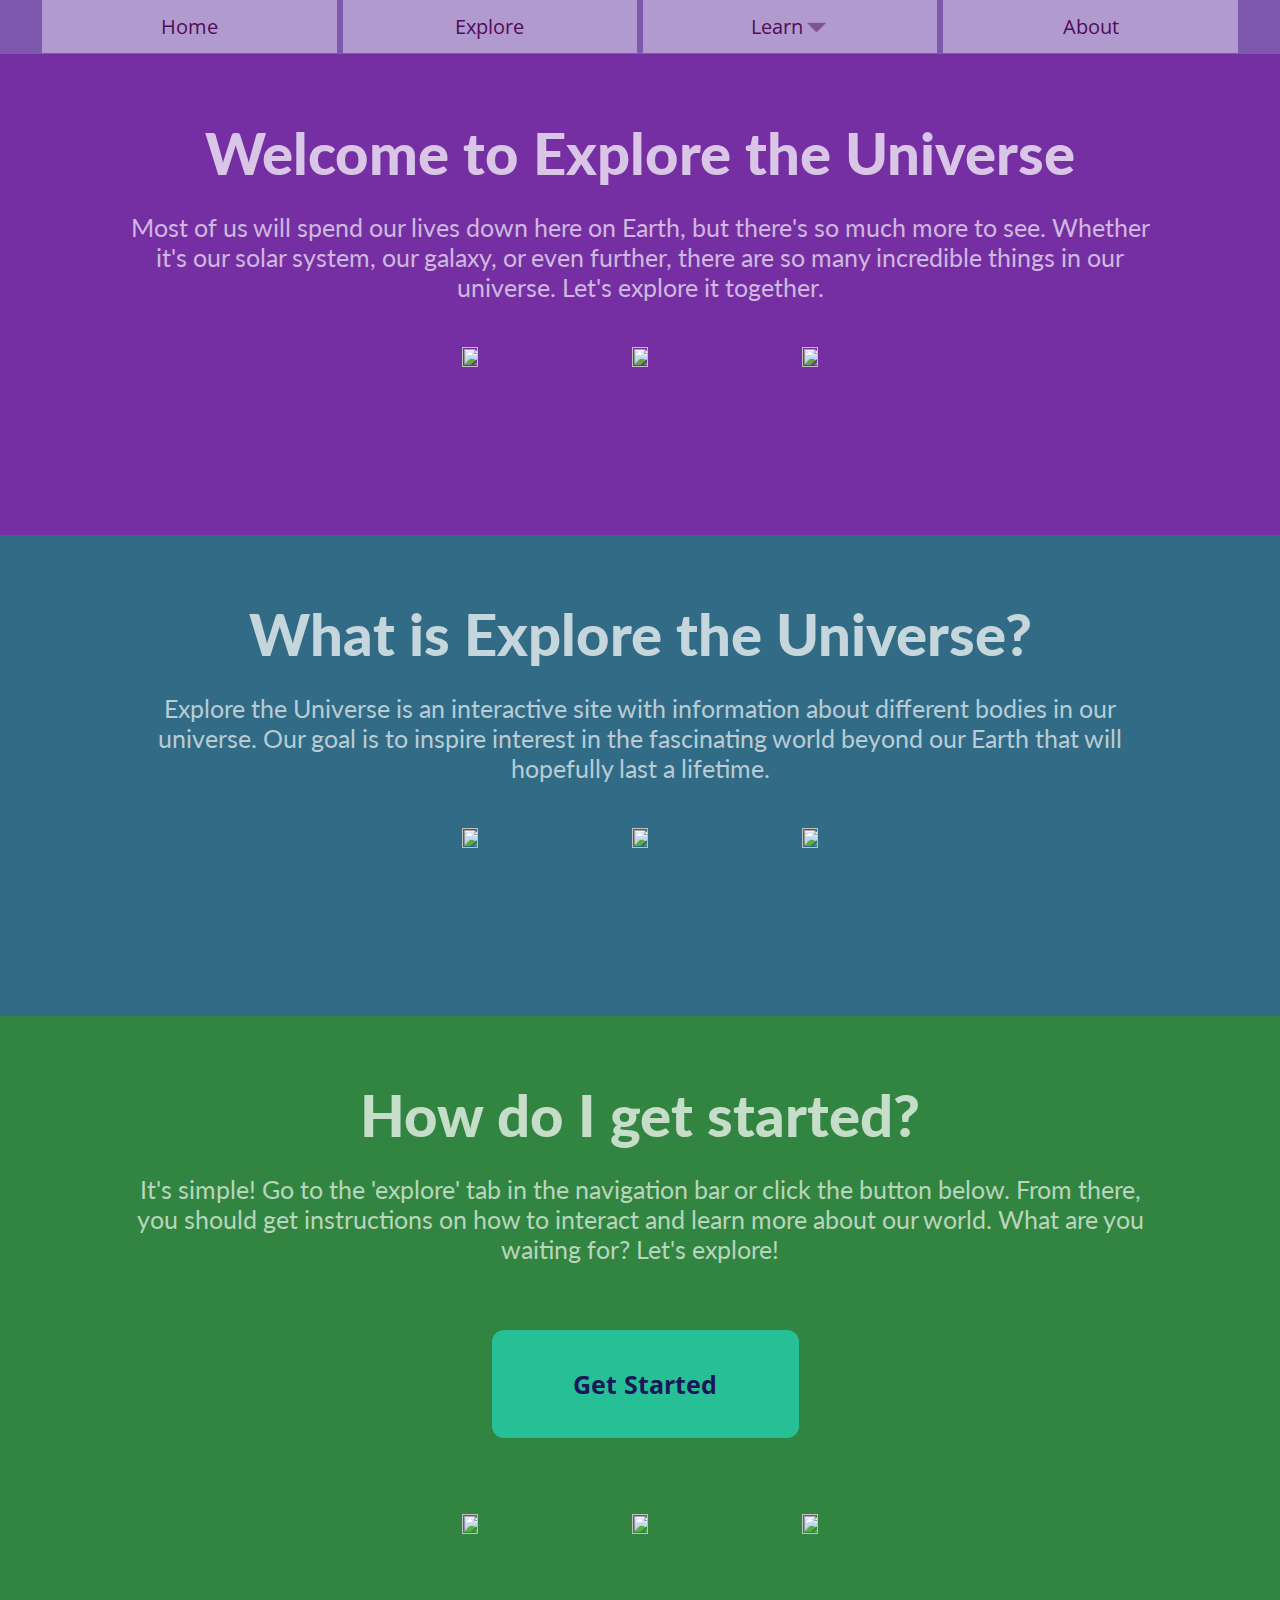
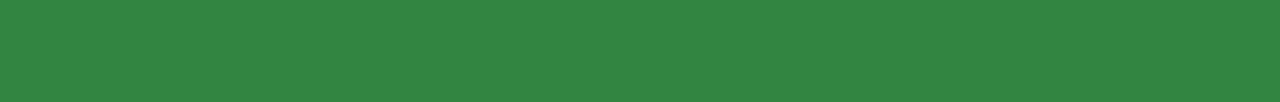
==== about.html @ 29bd61d5 "Add files via upload" ====
<html>
    <head>
        <title>Explore the Universe - About</title>
        <link rel="icon" type="image/png" href="icon.png"/>
        <link rel="stylesheet" href="main.css"></style>
        <link rel="stylesheet" href="responsive.css"></style>
         <!--Google fonts-->
        <link href='https://fonts.googleapis.com/css?family=Lato' rel='stylesheet'>
        <link href="https://fonts.googleapis.com/css2?family=Open+Sans:wght@700&display=swap" rel="stylesheet"> 
        <meta name="viewport" content="width=device-width, initial-scale=1.0">
        <script src="main.js"></script> 
    </head>
    <body>
        <div class="nav"> <!--Navigation bar-->
            <nav>
                <a class="nav" href="index.html">Home</a> 
                <a class="nav" href="explore.html">Explore</a> 
                <a class="nav" onmouseleave="hideNav()" onclick="showNav()">Learn<img id="arrow" src="arrow.png"></a> 
                    <div id = "dropdown" onmouseover="showNav()"onmouseleave="hideNav()">
                        <a href="solarSystemLearn.html">The Solar System</a>
                        <a href="galaxyLearn.html">The Galaxy</a>
                        <a href="universeLearn.html">The Universe</a>
                    </div>
                <a class="nav" href="about.html">About</a>
            </nav>
        </div>
         <!--Information-->
        <div class="text" style = "background-color: rgb(117, 47, 163);">
            <h1 class="text-header"><b>Welcome to Explore the Universe</b></h1>
            <p>
                Most of us will spend our lives down here on Earth, but there's so much more to see.
                Whether it's our solar system, our galaxy, or even further, there are so many
                incredible things in our universe. Let's explore it together.
            </p>
            <!--icons-->
            <img class = "icon" src="icons/antenna.png"/>
            <img class = "icon" src="icons/astronaut.png"/>
            <img class = "icon" src="icons/asteroid.png"/>
        </div>
        <div class="text" style = "background-color: rgb(50, 107, 133);">
            <h1 class="text-header"><b>What is Explore the Universe?</b></h1>
            <p>
                Explore the Universe is an interactive site with information about different
                bodies in our universe. Our goal is to inspire interest in the fascinating world beyond our Earth
                that will hopefully last a lifetime.
            </p>
            <!--icons-->
            <img class = "icon" src="icons/crescent.png"/>
            <img class = "icon" src="icons/sun2.png"/>
            <img class = "icon" src="icons/earth.png"/>
        </div>
        <div class="text" style = "background-color: rgb(50, 133, 64);">
            <h1 class="text-header"><b>How do I get started?</b></h1>
            <p>
                It's simple! Go to the 'explore' tab in the navigation bar or click the button below. From there, you
                should get instructions on how to interact and learn more about our world. What are you waiting for? Let's
                explore!
            </p>
            <button id = "start" onclick="window.location.href='explore.html'"><b>Get Started</b></button>
            <p></p>
            <!--icons-->
            <img class = "icon" src="icons/jupiter.png"/>
            <img class = "icon" src="icons/shower.png"/>
            <img class = "icon" src="icons/saturn2.png"/>
        </div>
    </body>
</html>
---- main.css ----
body { /* overall constants */
    margin: 0;
    padding: 0;
    font-family: 'Lato';
    font-size: 25px;
    text-align: center;
}

#main {background-image: url('galaxy.jpg');}
#explore {background-image: url('sky.png');}
#explorePage {background-image: url('explore.png');}

.bg {   /* for all large bgs */

    background-repeat: repeat;
    background-size: cover;
    background-position: center;
    background-attachment: scroll;
    object-fit: cover;
    width: 100%;
    padding: 0%;
    text-align: match-parent;
    display: inline-block;
    position: relative;
    justify-content: center;
    padding-bottom: 20%
} 

h1.title { /* glowing title text */
    color: rgb(255, 255, 255);
    text-shadow: 0 0 7px #ffffff, 0 0 7px #ffffff;
    text-align: center;
    font-size: 280%;
}

#arrow { /* nav bar drop down indicator */
    display: inline-block;
    opacity: 50%;
}

h2.title { /* secondary titles, for under h1.title */
    color: white;
    padding-top: 0%;
}

button { /* home page buttons */
    border: none;
    text-align: center;
    text-decoration: none;
    font-size: 100%;
    cursor: pointer;
    border-radius: 12px;
    margin: 4%;
    margin-bottom: 3%;
    color: rgb(24, 23, 88);
    transition-duration: 0.4s;
    position: relative;
    font-family: 'Open Sans';
}

button#start { /* get started button */
    background-color: rgba(27, 255, 244, 0.479);
}

button#learn { /* learn more button */
    background-color: rgba(46, 199, 173, 0.596);
}

button:hover { /* glow on hover */
    color: white;
    box-shadow: 0 0 7px #ffffff, 0 0 7px #ffffff;
}

* { /* box sizing for all elements */
    box-sizing: border-box;
}

div.nav { /* navigation bar div */
    display: table;
    position: relative;
    background-color: #7d58ad;
    height: 6%;
    text-align: center;
    width: 100%;
}

a.nav { /* buttons on navigation bar */
    display: inline-block;
    width: 23%;
    background-color:#ffffff67;
    vertical-align: center;
    text-decoration: none;
    font-family: 'Open Sans';
    color: rgb(81, 12, 90);
    cursor: pointer;
}

a.nav:hover { /* dim on hover */
    background-color: #ffffff2c;
}

.text { /* paragraphs of text */
    color:rgba(255, 255, 255, 0.664);
    padding: 10%;
    text-align: center;
    padding-top: 5%;
    padding-bottom: 5%;
    width: 100%;
    display: block;
}

.text-header { /* header for paragraphs */
    font-size: 230%;
    display: inline;
    color: rgba(255, 255, 255, 0.726);
}

.icon { /* small icons for about section */
    display: inline-block;
    padding-left: 3%;
    padding-top: 2%;
    padding-right: 3%;
}
#dropdown { /* dropdown div for learn nav */
    display: none;
    position: absolute;
    background-color: #7d58ad;
    min-width: 160px;
    box-shadow: 0px 8px 16px 0px rgba(226, 226, 226, 0.2);
    z-index: 1;  
    padding: 14px 16px;
    font-family: inherit;
    margin-left: 50.2%;
    width: 23%;
}
#dropdown a { /* dropdown buttons for learn nav */
    color: rgb(65, 17, 83);
    padding: 12px 16px;
    text-decoration: none;
    display: block;
    text-align: left;
    border-top: 0.5px solid rgb(65, 17, 83);
    border-bottom: 0.5px solid rgb(65, 17, 83);
}
#dropdown a:hover {background-color:#c06ef765;} /* darken on hover */

img.explore-icon { /* planet/galaxy icons */
    height: 25%;
    transition-duration: 0.4s;
}

img.explore-icon:hover {
    -webkit-filter: drop-shadow(-2px 0px 12px white);
    filter: drop-shadow(-2px 0px 12px white);
}

img.explore-icon:hover .tooltip {
    display: block;
}

.tooltip {
    background-color: white;
    padding: 0;
    position: absolute;
    top: 5%;
    z-index: 5;
    font-size: 80%;
    display: none; 
    width: 20%;
}

div.explore-icon { /* div to hold icons */
    position: relative;
    cursor: pointer;
    transition-duration: 0.4s;
    text-align: center;
    display: flex;
    justify-content: center;
    align-items: center;
}

.overlay { /* text over icons */
    position: absolute;
    color:#ffffff7e;
    z-index: 3;
    transition-duration: 0.4s;
    padding-top: 8%;
}

div.explore-icon:hover .overlay { /* text glow on hover */
    color:#ffffff;
    text-shadow: 0 0 7px #ffffff, 0 0 7px #ffffff6b;
}

.blurb {
    font-size: 80%;
    padding: 0;
}

img#scroll {
    position: fixed;
    top: 85%;
    height: 10%;
    width: 10%;
    opacity: 50%;
    z-index: 4;
    left: 45%;
}

p#scroll {
    position: fixed;
    top: 85%;
    height: 10%;
    width: 10%;
    opacity: 75%;
    color: white;
    z-index: 4;
    left: 45%;
    font-size: 75%;
}

img#scrolls {
    position: fixed;
    top: 85%;
    height: 10%;
    width: 10%;
    opacity: 50%;
    z-index: 4;
    left: 45%;
}

p#scrolls {
    position: fixed;
    top: 85%;
    height: 10%;
    width: 10%;
    opacity: 75%;
    color: white;
    z-index: 4;
    left: 45%;
    font-size: 75%;
}
.invisible {
    display: none;
}

#tip {
    width: 50%;
    height: 50%;
}

#textTip {
    font-size: 12px;
    font-style: italic;
}

.sml {
    font-size: 14px;
}

/* TODO:
    - draw the rest of the icons
    - put together info pages
    - set up buttons and links
*/
---- responsive.css ----
/* Less than 500px */
@media only screen and (max-width: 500px) {
    button {display: block; width: 90%; height: 10%; margin-left: 5%;}
    #arrow {left: 40%; width: 20%; height: 8%;}
    a.nav {padding: 2%; font-size: 80%;}
    .icon {width: 31%;}
    h1.title {padding-top: 0%;}
    div.explore-icon {display: block;}
    .overlay {left: 19%;}
    #solarSystemExplore {transform: translate(-3%,-3%);}
}
/* Less than 600px */
@media only screen and (min-width: 500px) {
    button {display: block; width: 90%; height: 10%; margin-left: 5%;}
    #arrow {left: 40%; width: 20%; height: 8%;}
    a.nav {padding: 2%; font-size: 80%;}
    .icon {width: 31%;}
    h1.title {padding-top: 0%;}
    div.explore-icon {display: block;}
    .overlay {left: 26%;}
    #solarSystemExplore {transform: translate(-3%,-6%); cursor: context-menu;}
}

  /* 600px and up */
@media only screen and (min-width: 600px) {
    button {display: block; width: 90%; height: 10%; margin-left: 5%;}
    #arrow {left: 40%; width: 20%; height: 8%;}
    a.nav {padding: 2%; font-size: 80%;}
    .icon {width: 27%;}
    h1.title {padding-top: 6%;}
    div.explore-icon {display: block;}
    #solarSystemExplore {transform: translate(-3%,-8%); cursor: context-menu;}
}
  
  /* 768px and up */
@media only screen and (min-width: 700px) {
    button {display: inline-block; width: 30%; height: 12%;}
    #arrow {left: 45%; width: 10%; top: 5.5%;}
    a.nav {padding: 1%; font-size: 80%;}
    .icon {width: 25%;}
    h1.title {padding-top: 9%;}
    div.explore-icon {display: inline-block;}
    #solarSystemExplore {transform: translate(-3%,-10%); cursor: context-menu;}
} 
  
  /* 992px and up */
  @media only screen and (min-width: 992px) {
    button {display: inline-block; width: 30%; height: 12%;}
    #arrow {left: 45%; width: 10%; top: 10%;}
    a.nav {padding: 1%; font-size: 80%;}
    .icon {width: 16%;}
    h1.title {padding-top: 9%;}
    div.explore-icon {display: inline-block;}
    #explore {height: 100%;}
    #solarSystemExplore {transform: translate(-3%,-14%); cursor: context-menu;}
} 
  
  /* 1200px and up */
@media only screen and (min-width: 1200px) {
    button {display: inline-block; width: 30%; height: 12%;}
    #arrow {left: 45%; width: 10%; top: 5%;}
    a.nav {padding: 1%; font-size: 80%;}
    .icon {width: 16%;}
    h1.title {padding-top: 9%;}
    div.explore-icon {display: inline-block;}
    #explore {height: 100%;}
    #solarSystemExplore {transform: translate(-3%,-20%); cursor: context-menu;}
}
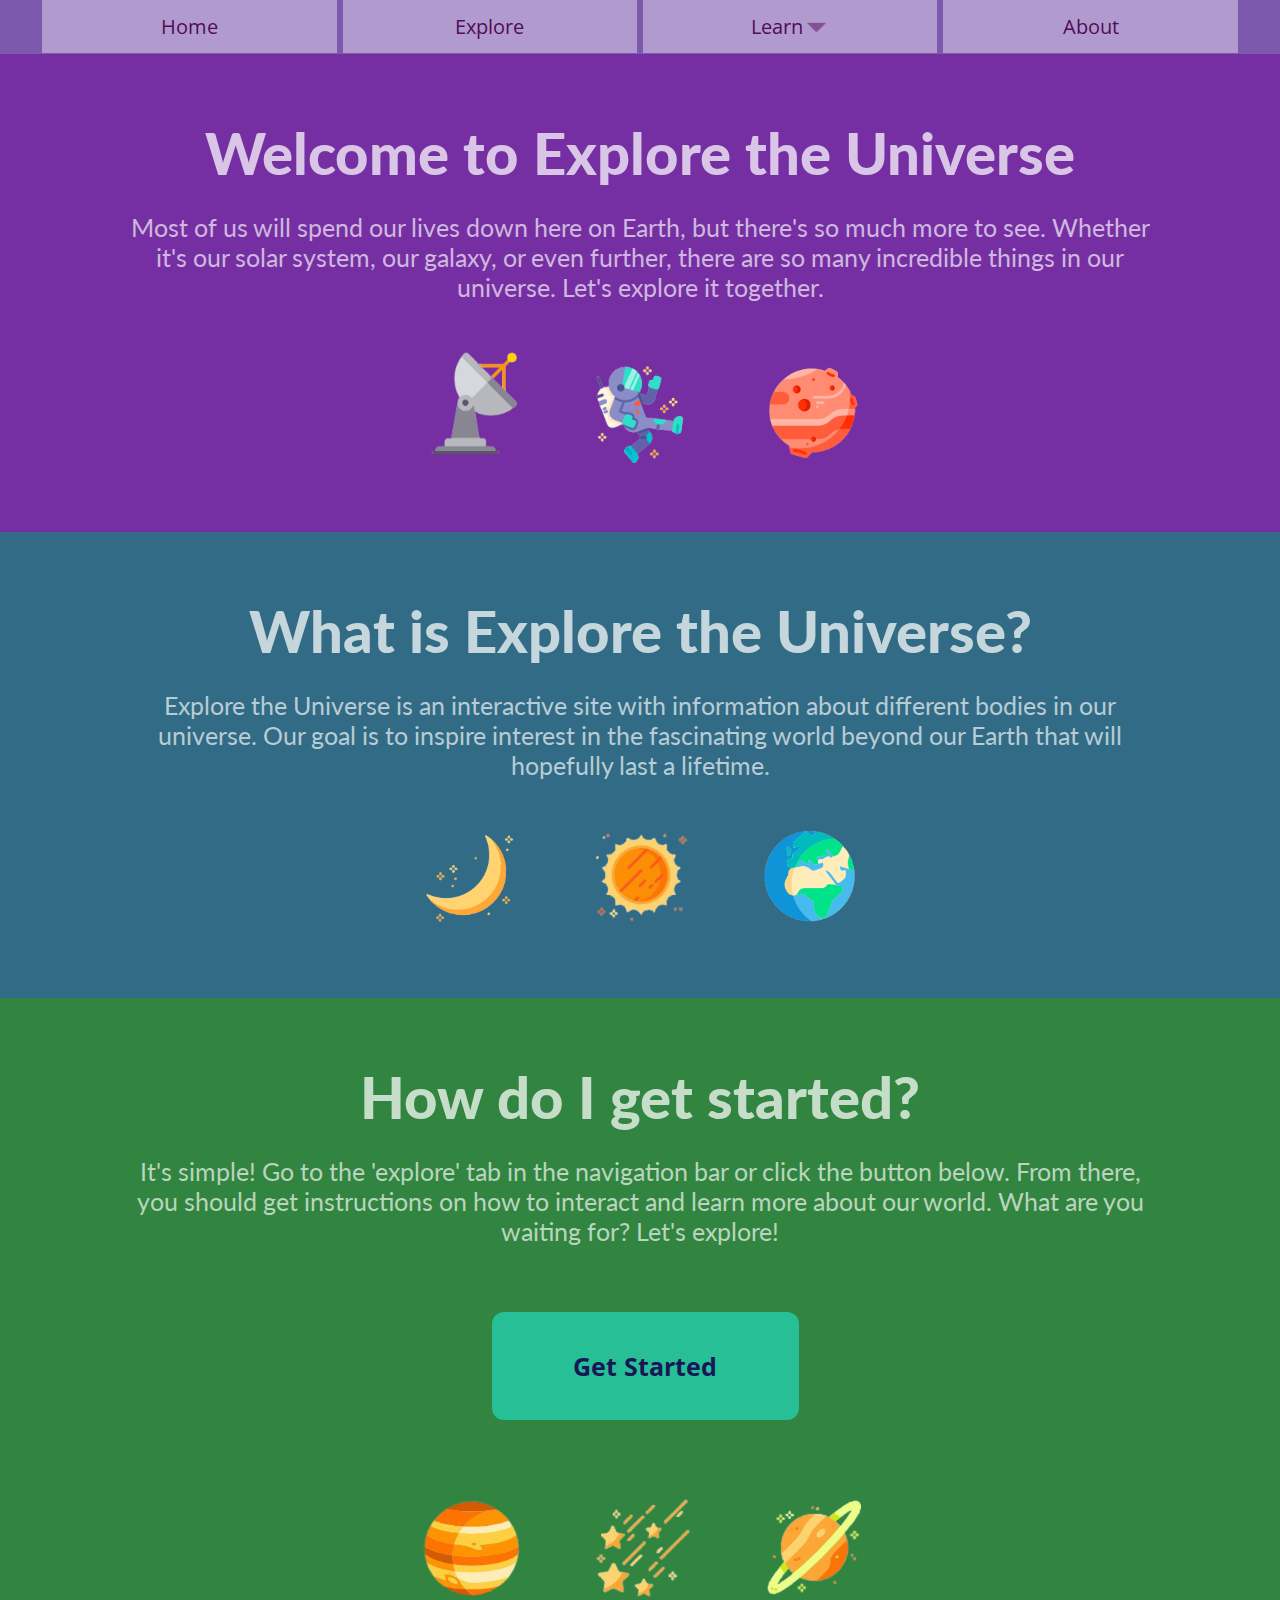
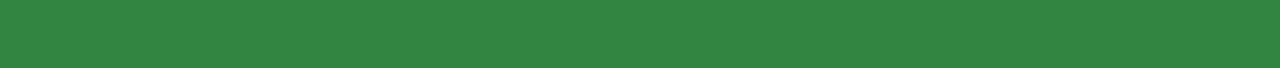
==== commit 98508c67: "Update about.html" ====
--- a/about.html
+++ b/about.html
@@ -33,9 +33,9 @@
                 incredible things in our universe. Let's explore it together.
             </p>
             <!--icons-->
-            <img class = "icon" src="icons/antenna.png"/>
-            <img class = "icon" src="icons/astronaut.png"/>
-            <img class = "icon" src="icons/asteroid.png"/>
+            <img class = "icon" src="antenna.png"/>
+            <img class = "icon" src="astronaut.png"/>
+            <img class = "icon" src="asteroid2.png"/>
         </div>
         <div class="text" style = "background-color: rgb(50, 107, 133);">
             <h1 class="text-header"><b>What is Explore the Universe?</b></h1>
@@ -45,9 +45,9 @@
                 that will hopefully last a lifetime.
             </p>
             <!--icons-->
-            <img class = "icon" src="icons/crescent.png"/>
-            <img class = "icon" src="icons/sun2.png"/>
-            <img class = "icon" src="icons/earth.png"/>
+            <img class = "icon" src="crescent.png"/>
+            <img class = "icon" src="sun2.png"/>
+            <img class = "icon" src="earth2.png"/>
         </div>
         <div class="text" style = "background-color: rgb(50, 133, 64);">
             <h1 class="text-header"><b>How do I get started?</b></h1>
@@ -59,9 +59,9 @@
             <button id = "start" onclick="window.location.href='explore.html'"><b>Get Started</b></button>
             <p></p>
             <!--icons-->
-            <img class = "icon" src="icons/jupiter.png"/>
-            <img class = "icon" src="icons/shower.png"/>
-            <img class = "icon" src="icons/saturn2.png"/>
+            <img class = "icon" src="jupiter2.png"/>
+            <img class = "icon" src="shower.png"/>
+            <img class = "icon" src="saturn2.png"/>
         </div>
     </body>
-</html>+</html>
